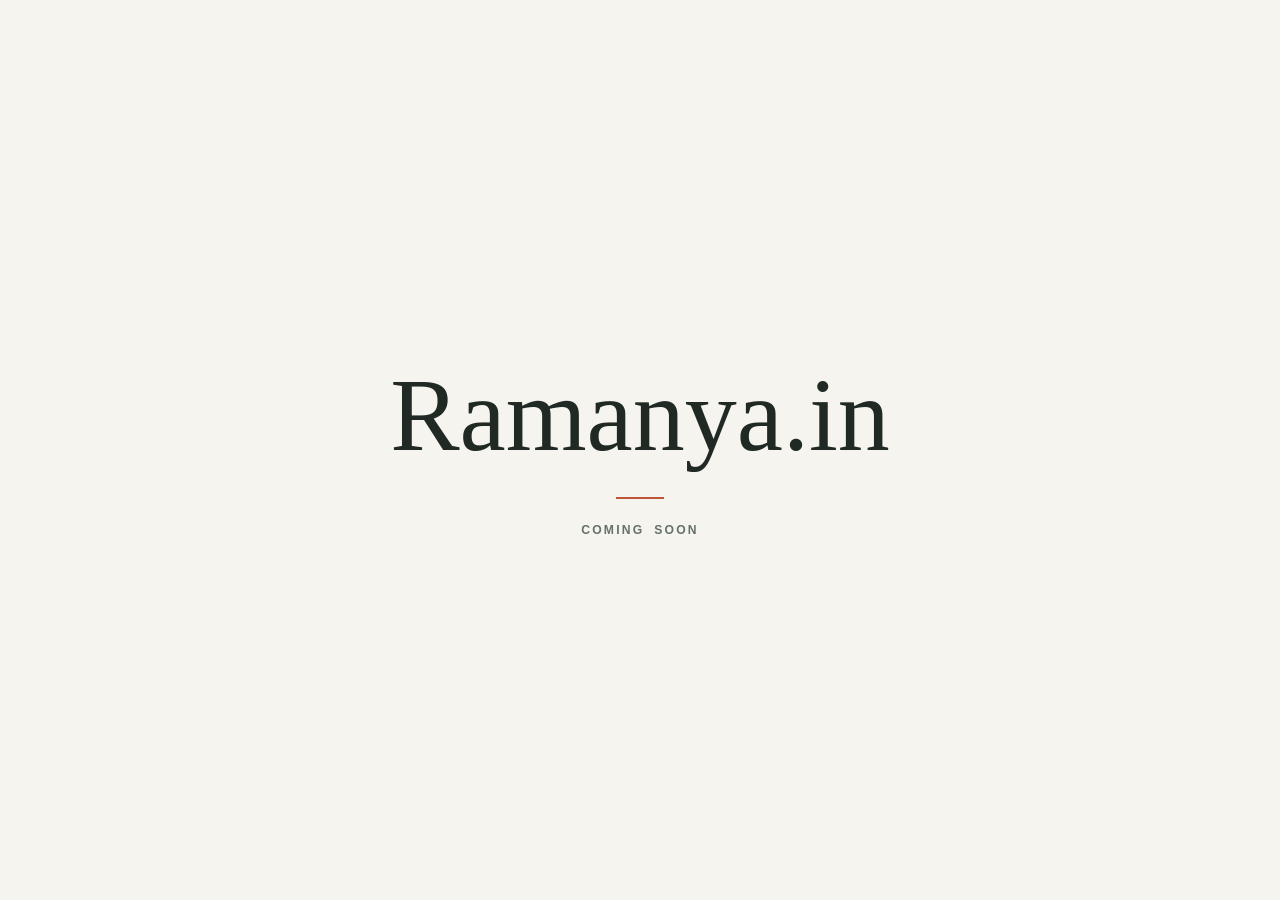
==== index.html @ 565d6b75 "Add Ramanya.in coming soon page" ====
<!doctype html>
<html lang="en">
<head>
  <meta charset="utf-8">
  <meta name="viewport" content="width=device-width, initial-scale=1">
  <meta name="theme-color" content="#f5f4ef">
  <meta name="description" content="Ramanya.in is coming soon.">
  <title>Ramanya.in — Coming Soon</title>
  <style>
    :root {
      color-scheme: light;
      --ink: #202923;
      --muted: #657169;
      --paper: #f5f4ef;
      --accent: #bd5439;
      --line: rgba(32, 41, 35, 0.14);
    }

    * { box-sizing: border-box; }

    body {
      min-height: 100svh;
      margin: 0;
      color: var(--ink);
      background-color: var(--paper);
      background-image: radial-gradient(rgba(32, 41, 35, 0.09) 0.7px, transparent 0.7px);
      background-size: 18px 18px;
      font-family: Georgia, "Times New Roman", serif;
    }

    main {
      display: grid;
      min-height: 100svh;
      place-items: center;
      padding: 32px 24px;
      text-align: center;
    }

    .announcement {
      width: min(100%, 640px);
      animation: arrive 700ms ease-out both;
    }

    .name {
      margin: 0;
      font-size: clamp(2.8rem, 10vw, 6.5rem);
      font-weight: 400;
      line-height: 1;
    }

    .divider {
      width: 48px;
      height: 2px;
      margin: 30px auto 24px;
      border: 0;
      background: var(--accent);
    }

    .status {
      margin: 0;
      color: var(--muted);
      font-family: "Trebuchet MS", sans-serif;
      font-size: 0.76rem;
      font-weight: 700;
      letter-spacing: 0.18em;
      text-transform: uppercase;
    }

    .status-word {
      display: inline-block;
      animation: word-loop 1.6s ease-in-out infinite;
    }

    .status-word + .status-word { margin-left: 0.35em; }
    .status-word:nth-child(2) { animation-delay: 300ms; }

    @keyframes word-loop {
      0%, 100% { opacity: 0.72; transform: translateY(3px); }
      50% { opacity: 1; transform: translateY(0); }
    }

    @keyframes arrive {
      from { opacity: 0; transform: translateY(12px); }
      to { opacity: 1; transform: translateY(0); }
    }

    @media (prefers-reduced-motion: reduce) {
      *, *::before, *::after {
        animation-duration: 0.01ms !important;
        animation-iteration-count: 1 !important;
      }
    }
  </style>
</head>
<body>
  <main>
    <section class="announcement" aria-labelledby="site-name">
      <h1 class="name" id="site-name">Ramanya.in</h1>
      <hr class="divider">
      <p class="status" aria-label="Coming Soon">
        <span class="status-word" aria-hidden="true">Coming</span>
        <span class="status-word" aria-hidden="true">Soon</span>
      </p>
    </section>
  </main>
</body>
</html>
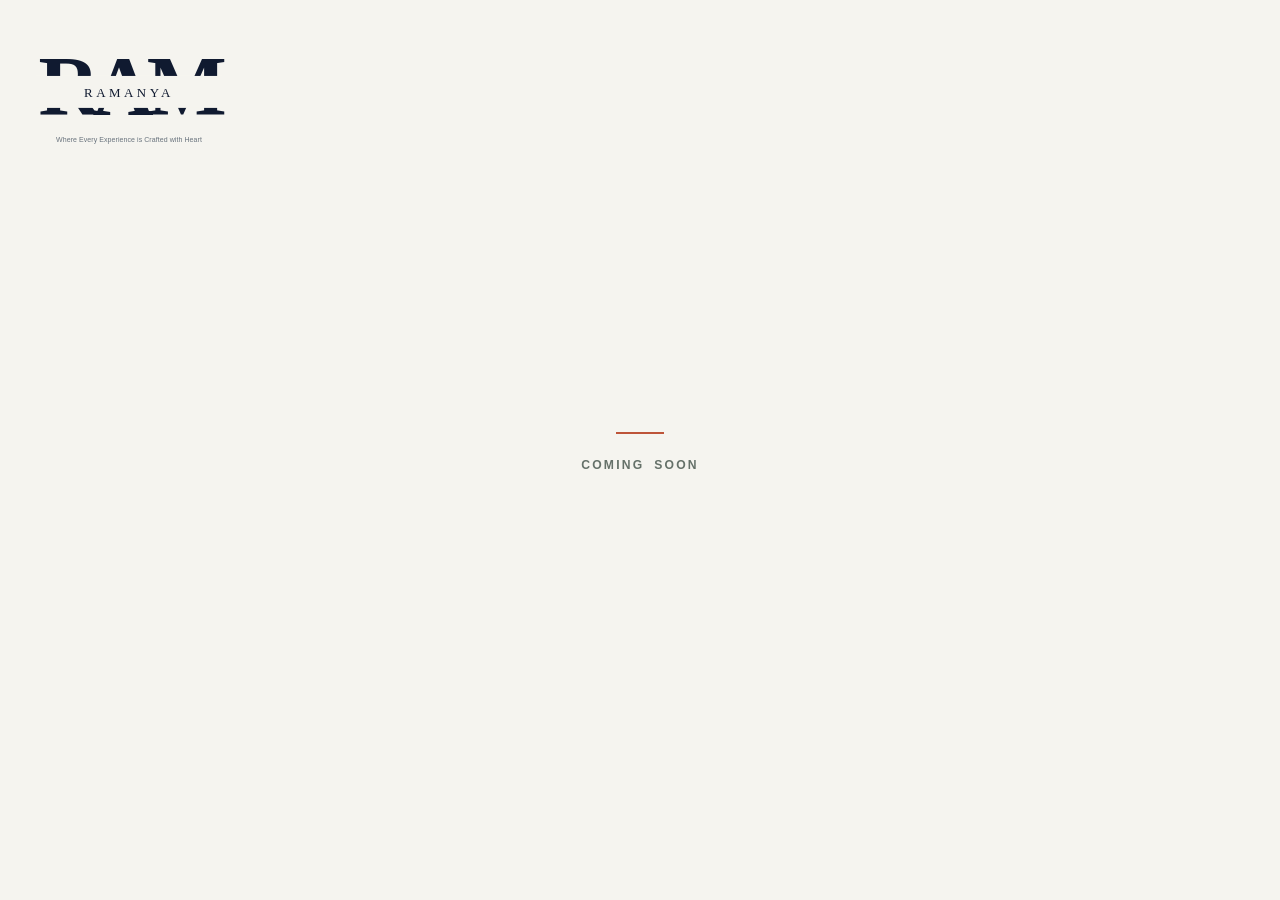
==== commit 017c28e1: "Add linked logo to page header" ====
--- a/index.html
+++ b/index.html
@@ -28,6 +28,26 @@
       font-family: Georgia, "Times New Roman", serif;
     }
 
+    .site-brand {
+      position: absolute;
+      top: 18px;
+      left: 24px;
+      display: block;
+      width: clamp(156px, 18vw, 210px);
+      line-height: 0;
+    }
+
+    .site-brand img {
+      display: block;
+      width: 100%;
+      height: auto;
+    }
+
+    .site-brand:focus-visible {
+      outline: 2px solid var(--accent);
+      outline-offset: 5px;
+    }
+
     main {
       display: grid;
       min-height: 100svh;
@@ -37,23 +57,23 @@
     }
 
     .announcement {
-      width: min(100%, 640px);
+      width: min(100%, 680px);
       animation: arrive 700ms ease-out both;
-    }
-
-    .name {
-      margin: 0;
-      font-size: clamp(2.8rem, 10vw, 6.5rem);
-      font-weight: 400;
-      line-height: 1;
     }
 
     .divider {
       width: 48px;
       height: 2px;
-      margin: 30px auto 24px;
+      margin: 4px auto 24px;
       border: 0;
       background: var(--accent);
+    }
+
+    @media (max-width: 480px) {
+      .site-brand {
+        top: 12px;
+        left: 16px;
+      }
     }
 
     .status {
@@ -93,9 +113,11 @@
   </style>
 </head>
 <body>
+  <a class="site-brand" href="/" aria-label="Ramanya home" title="Home">
+    <img src="logo.svg" alt="">
+  </a>
   <main>
-    <section class="announcement" aria-labelledby="site-name">
-      <h1 class="name" id="site-name">Ramanya.in</h1>
+    <section class="announcement">
       <hr class="divider">
       <p class="status" aria-label="Coming Soon">
         <span class="status-word" aria-hidden="true">Coming</span>
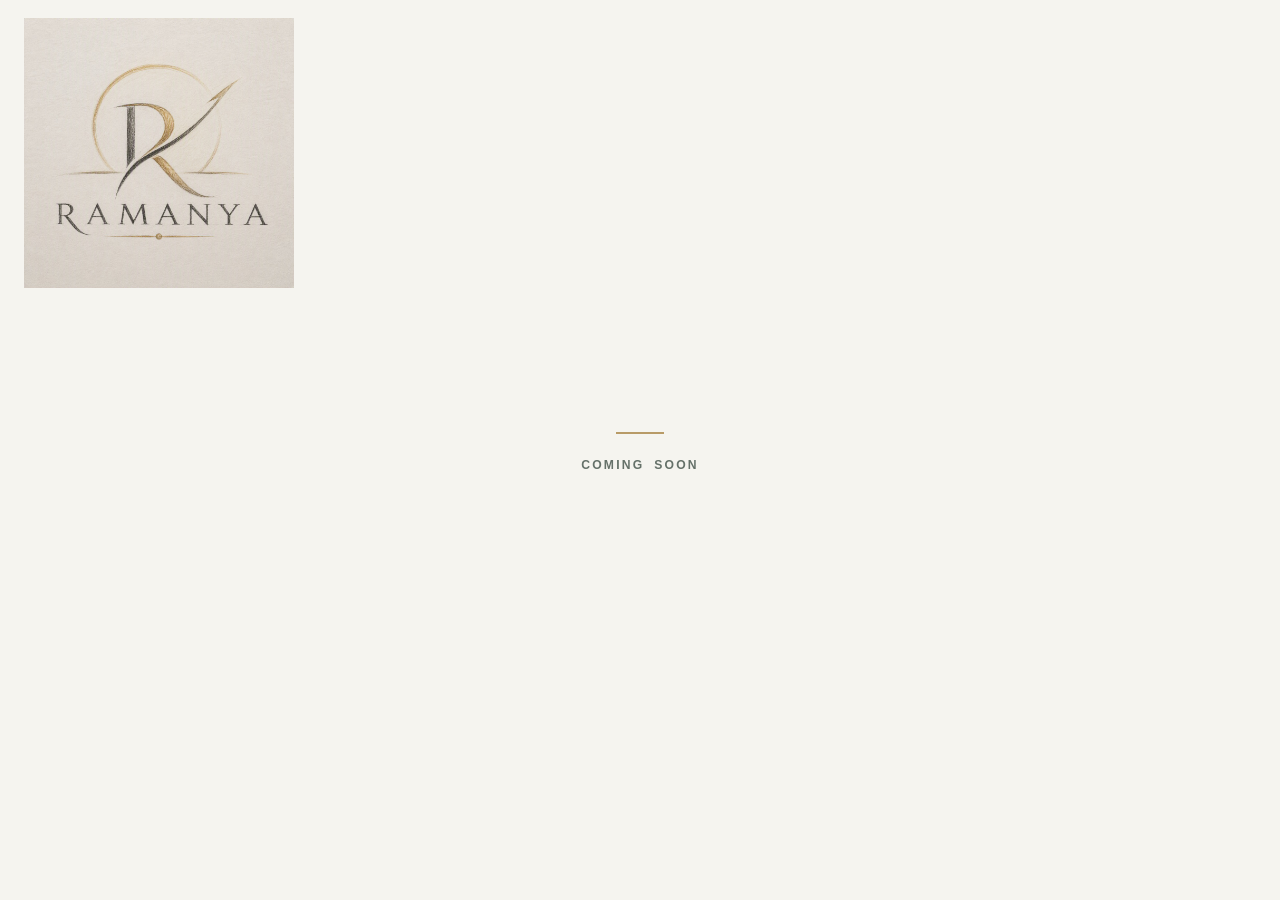
==== commit 84c44ab0: "Use original Ramanya logo image" ====
--- a/index.html
+++ b/index.html
@@ -12,7 +12,7 @@
       --ink: #202923;
       --muted: #657169;
       --paper: #f5f4ef;
-      --accent: #bd5439;
+      --accent: #b89b67;
       --line: rgba(32, 41, 35, 0.14);
     }
 
@@ -33,7 +33,7 @@
       top: 18px;
       left: 24px;
       display: block;
-      width: clamp(156px, 18vw, 210px);
+      width: clamp(190px, 24vw, 270px);
       line-height: 0;
     }
 
@@ -114,7 +114,7 @@
 </head>
 <body>
   <a class="site-brand" href="/" aria-label="Ramanya home" title="Home">
-    <img src="logo.svg" alt="">
+    <img src="ramanya-logo.jpg" alt="">
   </a>
   <main>
     <section class="announcement">
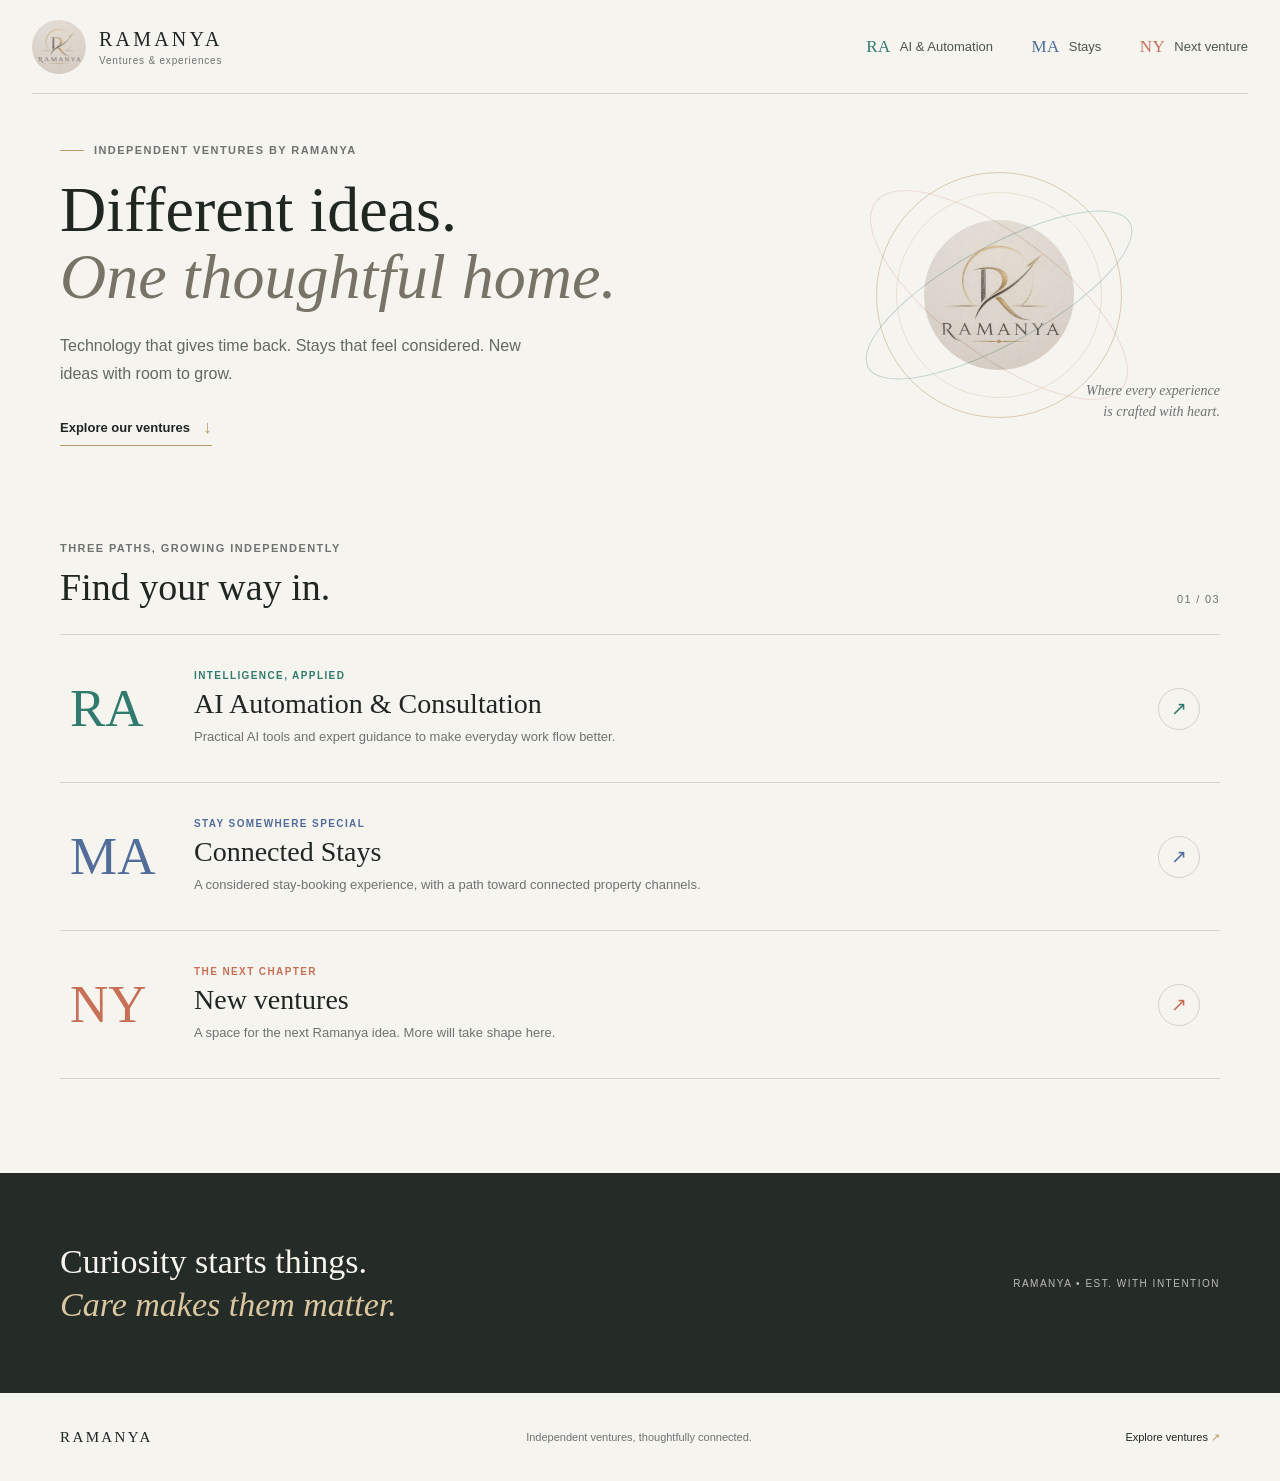
==== commit fd2987de: "Build Ramanya venture home and pages" ====
--- a/index.html
+++ b/index.html
@@ -4,126 +4,93 @@
   <meta charset="utf-8">
   <meta name="viewport" content="width=device-width, initial-scale=1">
   <meta name="theme-color" content="#f5f4ef">
-  <meta name="description" content="Ramanya.in is coming soon.">
-  <title>Ramanya.in — Coming Soon</title>
-  <style>
-    :root {
-      color-scheme: light;
-      --ink: #202923;
-      --muted: #657169;
-      --paper: #f5f4ef;
-      --accent: #b89b67;
-      --line: rgba(32, 41, 35, 0.14);
-    }
+  <meta name="description" content="Three ventures by Ramanya: AI automation, connected stays, and what comes next.">
+  <title>Ramanya | Three ventures, one home</title>
+  <link rel="stylesheet" href="site.css">
+</head>
+<body class="theme-home">
+  <header class="site-header">
+    <a class="brand" href="index.html" aria-label="Ramanya home">
+      <img class="brand__logo" src="ramanya-logo.jpg" alt="">
+      <span class="brand__text"><strong>RAMANYA</strong><span>Ventures &amp; experiences</span></span>
+    </a>
+    <nav class="main-nav" aria-label="Main navigation">
+      <a href="ra.html"><span class="nav-code nav-code--ra">RA</span><span>AI &amp; Automation</span></a>
+      <a href="ma.html"><span class="nav-code nav-code--ma">MA</span><span>Stays</span></a>
+      <a href="ny.html"><span class="nav-code nav-code--ny">NY</span><span>Next venture</span></a>
+    </nav>
+  </header>
 
-    * { box-sizing: border-box; }
+  <main>
+    <section class="home-hero shell">
+      <div class="hero-copy">
+        <p class="eyebrow"><span class="eyebrow-mark"></span> Independent ventures by Ramanya</p>
+        <h1>Different ideas.<br><span>One thoughtful home.</span></h1>
+        <p class="hero-intro">Technology that gives time back. Stays that feel considered. New ideas with room to grow.</p>
+        <a class="text-link" href="#ventures">Explore our ventures <span aria-hidden="true">&#8595;</span></a>
+      </div>
+      <div class="hero-art" aria-hidden="true">
+        <img src="ramanya-logo.jpg" alt="">
+        <span class="hero-art__orbit hero-art__orbit--one"></span>
+        <span class="hero-art__orbit hero-art__orbit--two"></span>
+        <span class="hero-art__caption">Where every experience<br>is crafted with heart.</span>
+      </div>
+    </section>
 
-    body {
-      min-height: 100svh;
-      margin: 0;
-      color: var(--ink);
-      background-color: var(--paper);
-      background-image: radial-gradient(rgba(32, 41, 35, 0.09) 0.7px, transparent 0.7px);
-      background-size: 18px 18px;
-      font-family: Georgia, "Times New Roman", serif;
-    }
+    <section class="ventures shell" id="ventures" aria-labelledby="ventures-title">
+      <div class="section-heading">
+        <div>
+          <p class="eyebrow">Three paths, growing independently</p>
+          <h2 id="ventures-title">Find your way in.</h2>
+        </div>
+        <span class="section-index">01 / 03</span>
+      </div>
 
-    .site-brand {
-      position: absolute;
-      top: 18px;
-      left: 24px;
-      display: block;
-      width: clamp(190px, 24vw, 270px);
-      line-height: 0;
-    }
+      <div class="venture-list">
+        <a class="venture-row venture-row--ra" href="ra.html">
+          <span class="venture-row__code">RA</span>
+          <span class="venture-row__body">
+            <span class="venture-row__category">Intelligence, applied</span>
+            <strong>AI Automation &amp; Consultation</strong>
+            <span class="venture-row__description">Practical AI tools and expert guidance to make everyday work flow better.</span>
+          </span>
+          <span class="venture-row__action" aria-hidden="true">&#8599;</span>
+        </a>
 
-    .site-brand img {
-      display: block;
-      width: 100%;
-      height: auto;
-    }
+        <a class="venture-row venture-row--ma" href="ma.html">
+          <span class="venture-row__code">MA</span>
+          <span class="venture-row__body">
+            <span class="venture-row__category">Stay somewhere special</span>
+            <strong>Connected Stays</strong>
+            <span class="venture-row__description">A considered stay-booking experience, with a path toward connected property channels.</span>
+          </span>
+          <span class="venture-row__action" aria-hidden="true">&#8599;</span>
+        </a>
 
-    .site-brand:focus-visible {
-      outline: 2px solid var(--accent);
-      outline-offset: 5px;
-    }
+        <a class="venture-row venture-row--ny" href="ny.html">
+          <span class="venture-row__code">NY</span>
+          <span class="venture-row__body">
+            <span class="venture-row__category">The next chapter</span>
+            <strong>New ventures</strong>
+            <span class="venture-row__description">A space for the next Ramanya idea. More will take shape here.</span>
+          </span>
+          <span class="venture-row__action" aria-hidden="true">&#8599;</span>
+        </a>
+      </div>
+    </section>
 
-    main {
-      display: grid;
-      min-height: 100svh;
-      place-items: center;
-      padding: 32px 24px;
-      text-align: center;
-    }
-
-    .announcement {
-      width: min(100%, 680px);
-      animation: arrive 700ms ease-out both;
-    }
-
-    .divider {
-      width: 48px;
-      height: 2px;
-      margin: 4px auto 24px;
-      border: 0;
-      background: var(--accent);
-    }
-
-    @media (max-width: 480px) {
-      .site-brand {
-        top: 12px;
-        left: 16px;
-      }
-    }
-
-    .status {
-      margin: 0;
-      color: var(--muted);
-      font-family: "Trebuchet MS", sans-serif;
-      font-size: 0.76rem;
-      font-weight: 700;
-      letter-spacing: 0.18em;
-      text-transform: uppercase;
-    }
-
-    .status-word {
-      display: inline-block;
-      animation: word-loop 1.6s ease-in-out infinite;
-    }
-
-    .status-word + .status-word { margin-left: 0.35em; }
-    .status-word:nth-child(2) { animation-delay: 300ms; }
-
-    @keyframes word-loop {
-      0%, 100% { opacity: 0.72; transform: translateY(3px); }
-      50% { opacity: 1; transform: translateY(0); }
-    }
-
-    @keyframes arrive {
-      from { opacity: 0; transform: translateY(12px); }
-      to { opacity: 1; transform: translateY(0); }
-    }
-
-    @media (prefers-reduced-motion: reduce) {
-      *, *::before, *::after {
-        animation-duration: 0.01ms !important;
-        animation-iteration-count: 1 !important;
-      }
-    }
-  </style>
-</head>
-<body>
-  <a class="site-brand" href="/" aria-label="Ramanya home" title="Home">
-    <img src="ramanya-logo.jpg" alt="">
-  </a>
-  <main>
-    <section class="announcement">
-      <hr class="divider">
-      <p class="status" aria-label="Coming Soon">
-        <span class="status-word" aria-hidden="true">Coming</span>
-        <span class="status-word" aria-hidden="true">Soon</span>
-      </p>
+    <section class="closing-band">
+      <div class="shell closing-band__inner">
+        <p>Curiosity starts things.<br><em>Care makes them matter.</em></p>
+        <span>RAMANYA <span aria-hidden="true">&#8226;</span> EST. WITH INTENTION</span>
+      </div>
     </section>
   </main>
+
+  <footer class="site-footer shell">
+    <a class="footer-brand" href="index.html">RAMANYA</a>
+    <span>Independent ventures, thoughtfully connected.</span>
+    <a href="#ventures">Explore ventures <span aria-hidden="true">&#8599;</span></a>
+  </footer>
 </body>
-</html>
+</html>
--- a/site.css
+++ b/site.css
@@ -0,0 +1,233 @@
+:root {
+  color-scheme: light;
+  --paper: #f5f4ef;
+  --paper-deep: #ecebe4;
+  --ink: #202720;
+  --muted: #6e746d;
+  --line: rgba(32, 39, 32, 0.16);
+  --gold: #b89b67;
+  --ra: #317a6e;
+  --ma: #526d99;
+  --ny: #c86f58;
+  --serif: "Bodoni MT", Didot, "Book Antiqua", Georgia, serif;
+  --sans: "Avenir Next", Avenir, "Segoe UI", sans-serif;
+}
+
+* { box-sizing: border-box; }
+
+html { scroll-behavior: smooth; }
+
+body {
+  min-width: 320px;
+  min-height: 100vh;
+  margin: 0;
+  color: var(--ink);
+  background: var(--paper);
+  font-family: var(--sans);
+  -webkit-font-smoothing: antialiased;
+}
+
+a { color: inherit; }
+
+.shell { width: min(1160px, calc(100% - 64px)); margin-inline: auto; }
+
+.site-header {
+  position: relative;
+  z-index: 2;
+  display: flex;
+  min-height: 94px;
+  align-items: center;
+  justify-content: space-between;
+  gap: 32px;
+  width: min(1320px, calc(100% - 64px));
+  margin-inline: auto;
+  border-bottom: 1px solid var(--line);
+}
+
+.brand { display: inline-flex; align-items: center; gap: 13px; text-decoration: none; }
+.brand__logo { display: block; width: 54px; height: 54px; border-radius: 50%; object-fit: cover; }
+.brand__text { display: grid; gap: 4px; }
+.brand__text strong, .footer-brand { font-family: var(--serif); font-size: 20px; font-weight: 500; letter-spacing: 0.16em; }
+.brand__text span { color: var(--muted); font-size: 10px; letter-spacing: 0.08em; }
+
+.main-nav { display: flex; align-items: center; gap: clamp(16px, 3vw, 42px); }
+.main-nav a { display: flex; align-items: center; gap: 9px; color: #4e554d; font-size: 13px; text-decoration: none; transition: color 180ms ease; }
+.main-nav a:hover, .main-nav a:focus-visible { color: var(--ink); }
+.nav-code { color: var(--venture-color); font-family: var(--serif); font-size: 17px; letter-spacing: 0.03em; }
+.nav-code--ra { --venture-color: var(--ra); }
+.nav-code--ma { --venture-color: var(--ma); }
+.nav-code--ny { --venture-color: var(--ny); }
+
+.home-hero {
+  display: grid;
+  min-height: 400px;
+  grid-template-columns: 1.2fr 0.8fr;
+  align-items: center;
+  gap: 56px;
+  padding-block: 38px 42px;
+}
+
+.hero-copy { padding-block: 12px; }
+.eyebrow { display: flex; align-items: center; gap: 10px; margin: 0 0 21px; color: var(--muted); font-size: 11px; font-weight: 600; letter-spacing: 0.13em; text-transform: uppercase; }
+.eyebrow-mark { width: 24px; height: 1px; background: var(--gold); }
+h1, h2, h3, p { margin-top: 0; }
+.home-hero h1 { max-width: 720px; margin-bottom: 22px; font-family: var(--serif); font-size: 64px; font-weight: 400; line-height: 1.04; }
+.home-hero h1 span { color: #777366; font-style: italic; }
+.hero-intro { max-width: 475px; margin-bottom: 29px; color: #616960; font-size: 16px; line-height: 1.75; }
+.text-link { display: inline-flex; align-items: center; gap: 13px; padding-bottom: 7px; border-bottom: 1px solid var(--gold); font-size: 13px; font-weight: 600; text-decoration: none; }
+.text-link span { color: var(--gold); font-size: 18px; }
+
+.hero-art { position: relative; display: grid; min-height: 270px; place-items: center; isolation: isolate; }
+.hero-art::before { position: absolute; z-index: -1; width: 244px; aspect-ratio: 1; border: 1px solid rgba(184, 155, 103, 0.45); border-radius: 50%; content: ""; }
+.hero-art::after { position: absolute; z-index: -1; width: 204px; aspect-ratio: 1; border: 1px solid rgba(184, 155, 103, 0.22); border-radius: 50%; content: ""; }
+.hero-art__orbit { position: absolute; z-index: -1; width: 300px; height: 98px; border: 1px solid rgba(49, 122, 110, 0.27); border-radius: 50%; transform: rotate(-29deg); }
+.hero-art__orbit--two { width: 310px; height: 120px; border-color: rgba(200, 111, 88, 0.2); transform: rotate(37deg); }
+.hero-art img { display: block; width: 150px; height: 150px; border-radius: 50%; object-fit: cover; mix-blend-mode: multiply; }
+.hero-art__caption { position: absolute; right: 0; bottom: 8px; color: var(--muted); font-family: var(--serif); font-size: 14px; font-style: italic; line-height: 1.45; text-align: right; }
+
+.ventures { padding-block: 42px 94px; scroll-margin-top: 24px; }
+.section-heading { display: flex; align-items: end; justify-content: space-between; gap: 24px; margin-bottom: 25px; }
+.section-heading .eyebrow { margin-bottom: 11px; }
+.section-heading h2 { margin-bottom: 0; font-family: var(--serif); font-size: 38px; font-weight: 400; }
+.section-index { padding-bottom: 4px; color: var(--muted); font-size: 11px; letter-spacing: 0.12em; }
+
+.venture-list { border-top: 1px solid var(--line); }
+.venture-row {
+  display: grid;
+  min-height: 148px;
+  grid-template-columns: 102px minmax(0, 1fr) 52px;
+  align-items: center;
+  gap: 22px;
+  padding: 25px 10px;
+  border-bottom: 1px solid var(--line);
+  text-decoration: none;
+  transition: background 200ms ease, padding 200ms ease;
+}
+.venture-row:hover, .venture-row:focus-visible { padding-inline: 19px; background: rgba(255, 255, 255, 0.5); }
+.venture-row__code { color: var(--venture-color); font-family: var(--serif); font-size: 53px; line-height: 1; }
+.venture-row--ra { --venture-color: var(--ra); }
+.venture-row--ma { --venture-color: var(--ma); }
+.venture-row--ny { --venture-color: var(--ny); }
+.venture-row__body { display: grid; gap: 7px; }
+.venture-row__category { color: var(--venture-color); font-size: 10px; font-weight: 700; letter-spacing: 0.14em; text-transform: uppercase; }
+.venture-row__body strong { font-family: var(--serif); font-size: 28px; font-weight: 400; }
+.venture-row__description { max-width: 650px; color: var(--muted); font-size: 13px; line-height: 1.55; }
+.venture-row__action { display: grid; width: 42px; aspect-ratio: 1; place-items: center; border: 1px solid var(--line); border-radius: 50%; color: var(--venture-color); font-size: 19px; transition: color 180ms ease, background 180ms ease; }
+.venture-row:hover .venture-row__action { color: var(--paper); background: var(--venture-color); }
+
+.closing-band { color: #f7f5ed; background: #252b27; }
+.closing-band__inner { display: flex; min-height: 220px; align-items: center; justify-content: space-between; gap: 32px; }
+.closing-band p { margin: 0; font-family: var(--serif); font-size: 34px; line-height: 1.28; }
+.closing-band em { color: #d9c79f; font-weight: 400; }
+.closing-band__inner > span { color: #b9beb6; font-size: 10px; letter-spacing: 0.15em; }
+
+.site-footer { display: flex; min-height: 88px; align-items: center; justify-content: space-between; gap: 20px; color: var(--muted); font-size: 11px; }
+.footer-brand { color: var(--ink); font-size: 15px; text-decoration: none; }
+.site-footer > a:last-child { color: var(--ink); text-decoration: none; }
+.site-footer > a:last-child span { color: var(--gold); }
+
+.venture-hero { position: relative; overflow: hidden; padding-block: 82px 70px; border-bottom: 1px solid var(--line); }
+.venture-hero__inner { position: relative; z-index: 1; display: grid; grid-template-columns: 1.1fr 0.9fr; align-items: center; gap: 52px; }
+.venture-hero h1 { max-width: 650px; margin-bottom: 20px; font-family: var(--serif); font-size: 62px; font-weight: 400; line-height: 1.04; }
+.venture-hero h1 span { color: var(--venture-color); font-style: italic; }
+.venture-lede { max-width: 530px; margin-bottom: 28px; color: #60675f; font-size: 16px; line-height: 1.75; }
+.venture-label { color: var(--venture-color); font-size: 11px; font-weight: 700; letter-spacing: 0.16em; text-transform: uppercase; }
+.venture-index { position: absolute; top: 28px; right: 0; color: rgba(32, 39, 32, 0.08); font-family: var(--serif); font-size: 150px; line-height: 1; }
+.venture-visual { display: grid; min-height: 270px; place-items: center; }
+.visual-orbit { position: relative; display: grid; width: 225px; aspect-ratio: 1; place-items: center; border: 1px solid color-mix(in srgb, var(--venture-color) 45%, transparent); border-radius: 50%; }
+.visual-orbit::before, .visual-orbit::after { position: absolute; width: 183px; aspect-ratio: 1; border: 1px solid color-mix(in srgb, var(--venture-color) 26%, transparent); border-radius: 50%; content: ""; }
+.visual-orbit::after { width: 278px; height: 98px; transform: rotate(-36deg); }
+.visual-orbit__letters { color: var(--venture-color); font-family: var(--serif); font-size: 67px; letter-spacing: 0.02em; }
+.visual-orbit__dot { position: absolute; top: 18px; right: 31px; width: 12px; aspect-ratio: 1; border-radius: 50%; background: var(--venture-color); box-shadow: 0 0 0 7px color-mix(in srgb, var(--venture-color) 14%, transparent); }
+
+.content-section { padding-block: 70px; }
+.content-section + .content-section { border-top: 1px solid var(--line); }
+.content-section__heading { display: flex; align-items: baseline; justify-content: space-between; gap: 25px; margin-bottom: 28px; }
+.content-section h2 { max-width: 600px; margin-bottom: 0; font-family: var(--serif); font-size: 37px; font-weight: 400; }
+.content-section__heading p { margin-bottom: 0; color: var(--muted); font-size: 12px; }
+.feature-grid { display: grid; grid-template-columns: repeat(3, 1fr); gap: 26px; }
+.feature { padding-top: 17px; border-top: 2px solid var(--venture-color); }
+.feature__number { display: block; margin-bottom: 20px; color: var(--venture-color); font-family: var(--serif); font-size: 20px; }
+.feature h3 { margin-bottom: 9px; font-family: var(--serif); font-size: 22px; font-weight: 400; }
+.feature p { max-width: 310px; margin-bottom: 0; color: var(--muted); font-size: 13px; line-height: 1.65; }
+.notice-line { display: flex; align-items: center; gap: 12px; margin-top: 32px; padding: 15px 0; border-top: 1px solid var(--line); color: var(--muted); font-size: 12px; }
+.notice-line::before { width: 8px; height: 8px; flex: 0 0 auto; border-radius: 50%; background: var(--venture-color); content: ""; }
+.back-link { display: inline-flex; align-items: center; gap: 10px; color: var(--ink); font-size: 13px; text-decoration: none; }
+.back-link span { color: var(--venture-color); font-size: 18px; }
+.page-footer { display: flex; min-height: 120px; align-items: center; justify-content: space-between; gap: 28px; border-top: 1px solid var(--line); }
+.page-footer > p { margin: 0; color: var(--muted); font-size: 11px; }
+
+.theme-ra { --venture-color: var(--ra); }
+.theme-ma { --venture-color: var(--ma); }
+.theme-ny { --venture-color: var(--ny); }
+.theme-ny .venture-hero { background: #f1ece6; }
+
+.stay-preview { display: grid; grid-template-columns: 1fr 1fr; gap: 11px; width: min(100%, 340px); }
+.stay-preview__tile { display: flex; min-height: 136px; flex-direction: column; justify-content: space-between; padding: 15px; border: 1px solid rgba(82, 109, 153, 0.24); background: rgba(255, 255, 255, 0.5); }
+.stay-preview__tile:first-child { grid-row: span 2; min-height: 283px; background: linear-gradient(155deg, rgba(82, 109, 153, 0.2), rgba(255, 255, 255, 0.1)); }
+.stay-preview__tile span { color: var(--ma); font-size: 9px; font-weight: 700; letter-spacing: 0.12em; text-transform: uppercase; }
+.stay-preview__tile strong { font-family: var(--serif); font-size: 19px; font-weight: 400; }
+.stay-preview__tile small { color: var(--muted); font-size: 10px; }
+.channel-list { display: flex; flex-wrap: wrap; gap: 10px; margin-top: 27px; }
+.channel-list span { padding: 9px 12px; border: 1px solid var(--line); border-radius: 2px; color: #555e6b; font-size: 11px; }
+
+.theme-ra .site-header, .theme-ma .site-header, .theme-ny .site-header { background: transparent; }
+.theme-ra .venture-hero { background: #edf2ed; }
+.theme-ma .venture-hero { background: #edf0f5; }
+
+@media (max-width: 760px) {
+  .shell { width: min(100% - 40px, 600px); }
+  .site-header { width: calc(100% - 40px); min-height: 78px; align-items: center; }
+  .brand { gap: 9px; }
+  .brand__logo { width: 43px; height: 43px; }
+  .brand__text strong { font-size: 16px; }
+  .brand__text span { display: none; }
+  .main-nav { gap: 15px; }
+  .main-nav a { gap: 5px; font-size: 11px; }
+  .nav-code { font-size: 15px; }
+  .home-hero { min-height: auto; grid-template-columns: 1fr; gap: 8px; padding-block: 54px 18px; }
+  .home-hero h1, .venture-hero h1 { font-size: 48px; }
+  .hero-art { min-height: 210px; }
+  .hero-art::before { width: 190px; }
+  .hero-art::after { width: 156px; }
+  .hero-art__orbit { width: 225px; height: 75px; }
+  .hero-art__orbit--two { width: 236px; height: 95px; }
+  .hero-art img { width: 118px; height: 118px; }
+  .hero-art__caption { right: 4px; bottom: 0; font-size: 12px; }
+  .ventures { padding-block: 40px 64px; }
+  .venture-row { min-height: 128px; grid-template-columns: 60px minmax(0, 1fr) 36px; gap: 13px; padding-inline: 0; }
+  .venture-row:hover, .venture-row:focus-visible { padding-inline: 8px; }
+  .venture-row__code { font-size: 39px; }
+  .venture-row__body strong { font-size: 23px; }
+  .venture-row__description { font-size: 12px; }
+  .venture-row__action { width: 34px; }
+  .closing-band__inner { min-height: 190px; align-items: flex-start; flex-direction: column; justify-content: center; gap: 20px; }
+  .closing-band p { font-size: 29px; }
+  .site-footer { min-height: 90px; flex-wrap: wrap; padding-block: 20px; }
+  .site-footer > span { order: 3; width: 100%; }
+  .venture-hero { padding-block: 70px 48px; }
+  .venture-hero__inner { grid-template-columns: 1fr; gap: 10px; }
+  .venture-visual { min-height: 240px; }
+  .venture-index { top: 20px; font-size: 110px; }
+  .content-section { padding-block: 50px; }
+  .content-section__heading { align-items: flex-start; flex-direction: column; }
+  .content-section h2 { font-size: 32px; }
+  .feature-grid { grid-template-columns: 1fr; gap: 23px; }
+  .feature { display: grid; grid-template-columns: 38px 1fr; column-gap: 12px; }
+  .feature__number { grid-row: span 2; margin: 0; }
+  .feature h3 { margin-bottom: 5px; }
+  .page-footer { min-height: 100px; }
+}
+
+@media (max-width: 420px) {
+  .main-nav { gap: 11px; }
+  .main-nav a { flex-direction: column; gap: 2px; align-items: flex-start; font-size: 10px; }
+  .brand__logo { width: 38px; height: 38px; }
+  .brand__text strong { font-size: 14px; }
+  .home-hero h1, .venture-hero h1 { font-size: 42px; }
+  .section-heading h2 { font-size: 33px; }
+}
+
+@media (prefers-reduced-motion: reduce) {
+  *, *::before, *::after { scroll-behavior: auto !important; transition-duration: 0.01ms !important; }
+}
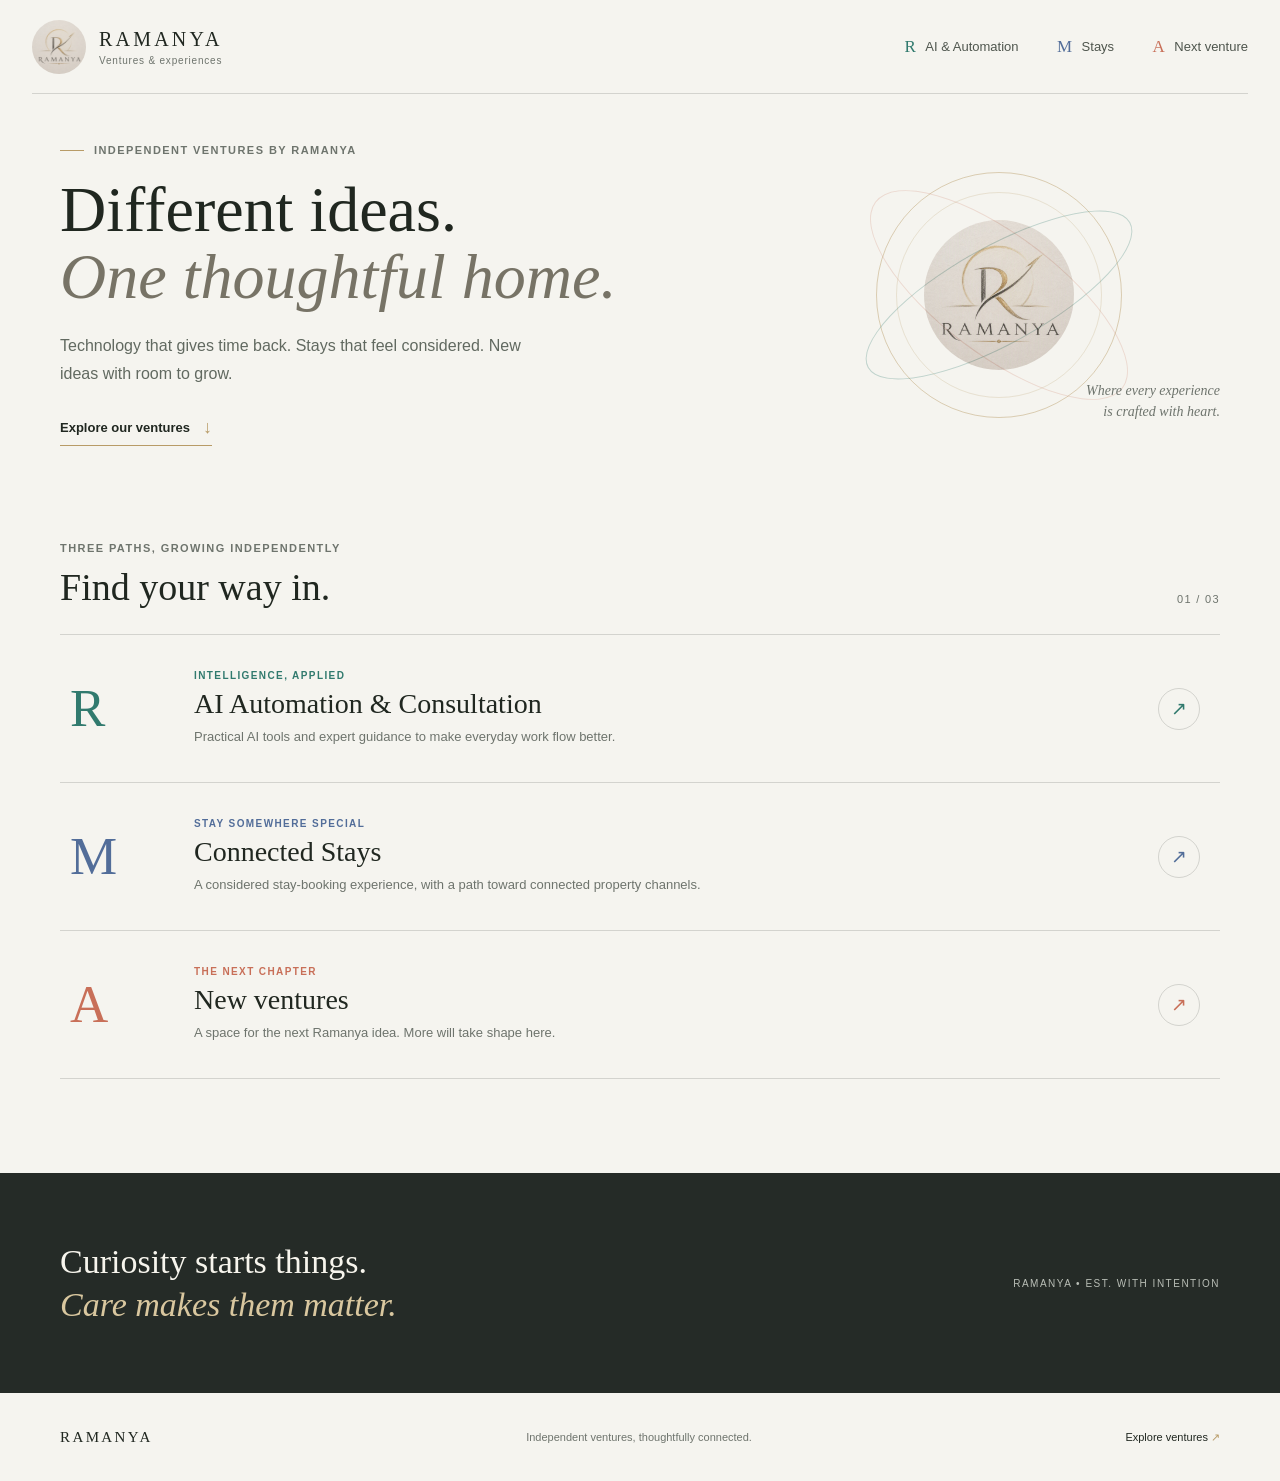
==== commit 78767e2a: "Rename venture codes to R M A" ====
--- a/index.html
+++ b/index.html
@@ -15,9 +15,9 @@
       <span class="brand__text"><strong>RAMANYA</strong><span>Ventures &amp; experiences</span></span>
     </a>
     <nav class="main-nav" aria-label="Main navigation">
-      <a href="ra.html"><span class="nav-code nav-code--ra">RA</span><span>AI &amp; Automation</span></a>
-      <a href="ma.html"><span class="nav-code nav-code--ma">MA</span><span>Stays</span></a>
-      <a href="ny.html"><span class="nav-code nav-code--ny">NY</span><span>Next venture</span></a>
+      <a href="ra.html"><span class="nav-code nav-code--ra">R</span><span>AI &amp; Automation</span></a>
+      <a href="ma.html"><span class="nav-code nav-code--ma">M</span><span>Stays</span></a>
+      <a href="ny.html"><span class="nav-code nav-code--ny">A</span><span>Next venture</span></a>
     </nav>
   </header>
 
@@ -48,7 +48,7 @@
 
       <div class="venture-list">
         <a class="venture-row venture-row--ra" href="ra.html">
-          <span class="venture-row__code">RA</span>
+          <span class="venture-row__code">R</span>
           <span class="venture-row__body">
             <span class="venture-row__category">Intelligence, applied</span>
             <strong>AI Automation &amp; Consultation</strong>
@@ -58,7 +58,7 @@
         </a>
 
         <a class="venture-row venture-row--ma" href="ma.html">
-          <span class="venture-row__code">MA</span>
+          <span class="venture-row__code">M</span>
           <span class="venture-row__body">
             <span class="venture-row__category">Stay somewhere special</span>
             <strong>Connected Stays</strong>
@@ -68,7 +68,7 @@
         </a>
 
         <a class="venture-row venture-row--ny" href="ny.html">
-          <span class="venture-row__code">NY</span>
+          <span class="venture-row__code">A</span>
           <span class="venture-row__body">
             <span class="venture-row__category">The next chapter</span>
             <strong>New ventures</strong>
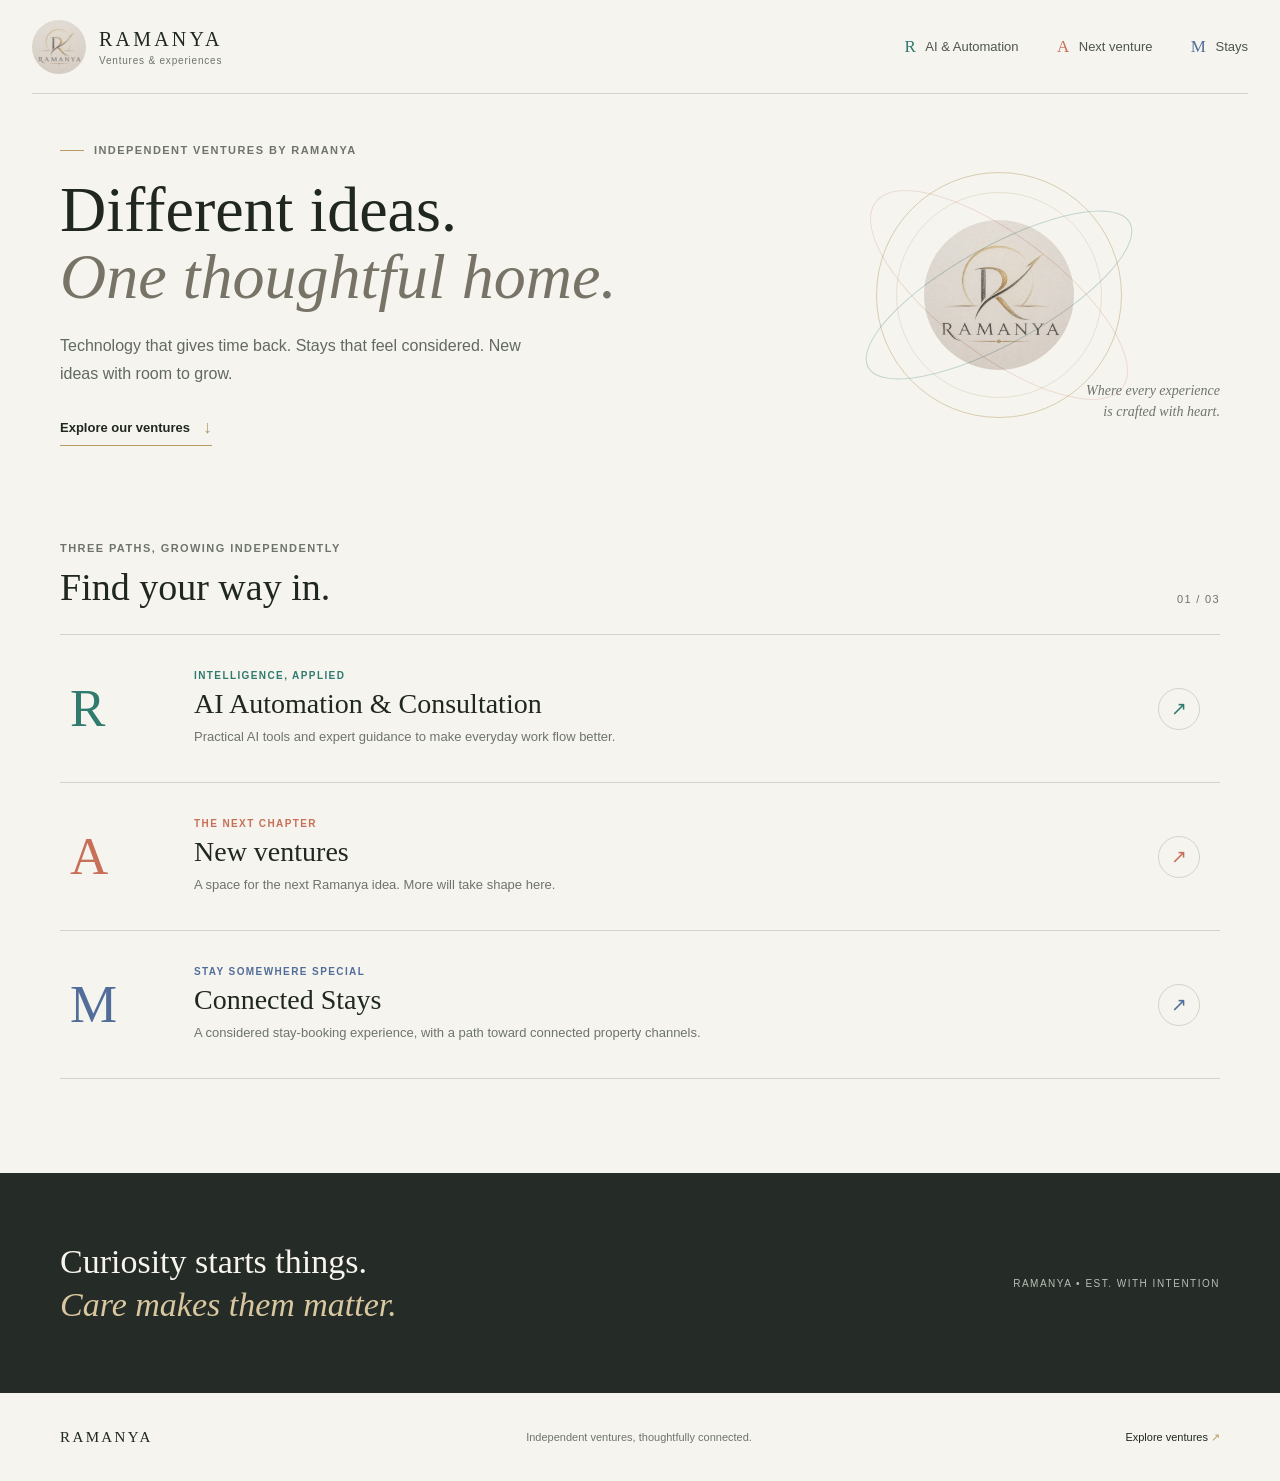
==== commit aacb3f8c: "Order ventures R A M across site" ====
--- a/index.html
+++ b/index.html
@@ -16,8 +16,8 @@
     </a>
     <nav class="main-nav" aria-label="Main navigation">
       <a href="ra.html"><span class="nav-code nav-code--ra">R</span><span>AI &amp; Automation</span></a>
+      <a href="ny.html"><span class="nav-code nav-code--ny">A</span><span>Next venture</span></a>
       <a href="ma.html"><span class="nav-code nav-code--ma">M</span><span>Stays</span></a>
-      <a href="ny.html"><span class="nav-code nav-code--ny">A</span><span>Next venture</span></a>
     </nav>
   </header>
 
@@ -57,22 +57,22 @@
           <span class="venture-row__action" aria-hidden="true">&#8599;</span>
         </a>
 
+        <a class="venture-row venture-row--ny" href="ny.html">
+          <span class="venture-row__code">A</span>
+          <span class="venture-row__body">
+            <span class="venture-row__category">The next chapter</span>
+            <strong>New ventures</strong>
+            <span class="venture-row__description">A space for the next Ramanya idea. More will take shape here.</span>
+          </span>
+          <span class="venture-row__action" aria-hidden="true">&#8599;</span>
+        </a>
+
         <a class="venture-row venture-row--ma" href="ma.html">
           <span class="venture-row__code">M</span>
           <span class="venture-row__body">
             <span class="venture-row__category">Stay somewhere special</span>
             <strong>Connected Stays</strong>
             <span class="venture-row__description">A considered stay-booking experience, with a path toward connected property channels.</span>
-          </span>
-          <span class="venture-row__action" aria-hidden="true">&#8599;</span>
-        </a>
-
-        <a class="venture-row venture-row--ny" href="ny.html">
-          <span class="venture-row__code">A</span>
-          <span class="venture-row__body">
-            <span class="venture-row__category">The next chapter</span>
-            <strong>New ventures</strong>
-            <span class="venture-row__description">A space for the next Ramanya idea. More will take shape here.</span>
           </span>
           <span class="venture-row__action" aria-hidden="true">&#8599;</span>
         </a>
